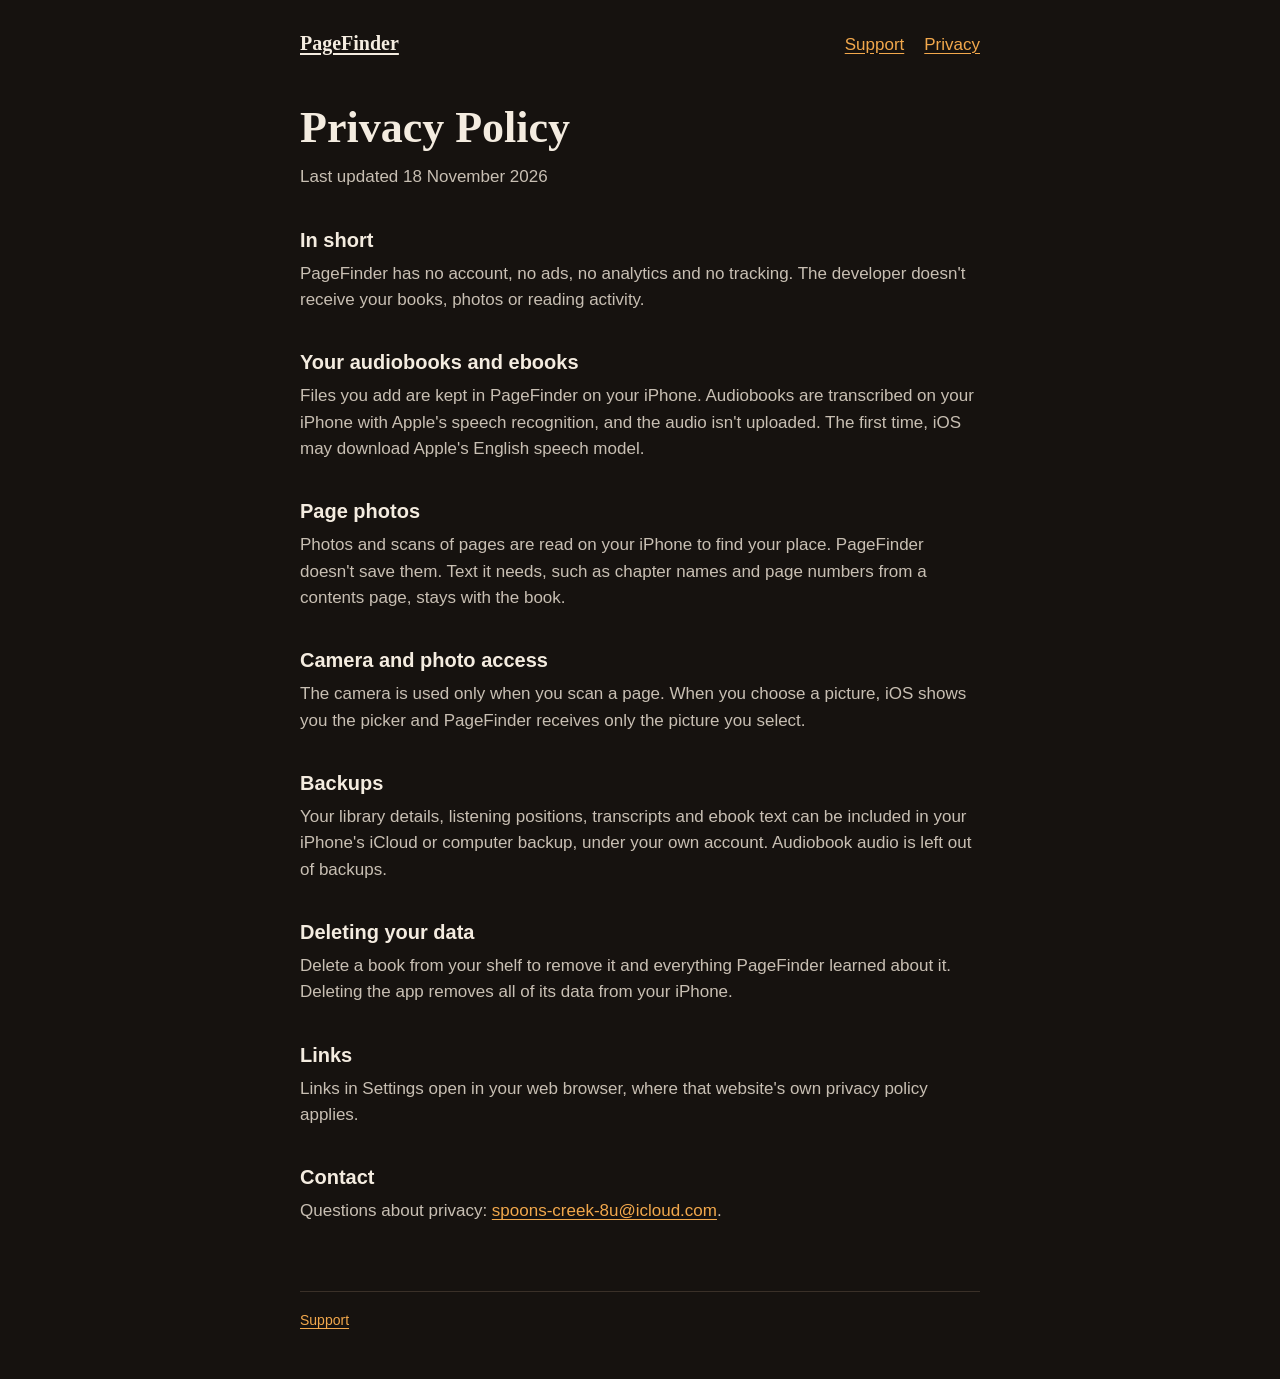
==== privacy.html @ deae5e6b "Add PageFinder home, support and privacy pages Co-Authored-By: Claude Opus 5.5 <noreply@anthropic.co" ====
<!doctype html>
<html lang="en">
<head>
  <meta charset="utf-8">
  <meta name="viewport" content="width=device-width, initial-scale=1">
  <title>PageFinder Privacy Policy</title>
  <meta name="description" content="How PageFinder handles your books, photos and data.">
  <link rel="stylesheet" href="styles.css">
</head>
<body>
  <header>
    <nav aria-label="Main">
      <a class="brand" href="index.html">PageFinder</a>
      <a href="support.html">Support</a>
      <a href="privacy.html" aria-current="page">Privacy</a>
    </nav>
  </header>
  <main>
    <h1>Privacy Policy</h1>
    <p>Last updated 18 November 2026</p>

    <h2>In short</h2>
    <p>PageFinder has no account, no ads, no analytics and no tracking. The developer doesn't receive your books, photos or reading activity.</p>

    <h2>Your audiobooks and ebooks</h2>
    <p>Files you add are kept in PageFinder on your iPhone. Audiobooks are transcribed on your iPhone with Apple's speech recognition, and the audio isn't uploaded. The first time, iOS may download Apple's English speech model.</p>

    <h2>Page photos</h2>
    <p>Photos and scans of pages are read on your iPhone to find your place. PageFinder doesn't save them. Text it needs, such as chapter names and page numbers from a contents page, stays with the book.</p>

    <h2>Camera and photo access</h2>
    <p>The camera is used only when you scan a page. When you choose a picture, iOS shows you the picker and PageFinder receives only the picture you select.</p>

    <h2>Backups</h2>
    <p>Your library details, listening positions, transcripts and ebook text can be included in your iPhone's iCloud or computer backup, under your own account. Audiobook audio is left out of backups.</p>

    <h2>Deleting your data</h2>
    <p>Delete a book from your shelf to remove it and everything PageFinder learned about it. Deleting the app removes all of its data from your iPhone.</p>

    <h2>Links</h2>
    <p>Links in Settings open in your web browser, where that website's own privacy policy applies.</p>

    <h2>Contact</h2>
    <p>Questions about privacy: <a href="mailto:spoons-creek-8u@icloud.com?subject=PageFinder%20privacy">spoons-creek-8u@icloud.com</a>.</p>
  </main>
  <footer><p><a href="support.html">Support</a></p></footer>
</body>
</html>
---- styles.css ----
:root {
  color-scheme: dark;
  --bg: #16120f;
  --surface: #231d18;
  --line: #3a3028;
  --text: #f4ece0;
  --dim: #c8bfb3;
  --accent: #f2a84c;
}

* { box-sizing: border-box; }

html { -webkit-text-size-adjust: 100%; }

body {
  margin: 0;
  background: var(--bg);
  color: var(--text);
  font: 17px/1.55 -apple-system, BlinkMacSystemFont, "Segoe UI", Roboto, Helvetica, Arial, sans-serif;
}

main, header, footer {
  width: min(100%, 720px);
  margin: 0 auto;
  padding-left: 20px;
  padding-right: 20px;
}

header { padding-top: 28px; }

nav { display: flex; flex-wrap: wrap; gap: 8px 20px; align-items: baseline; }

.brand { color: var(--text); font-family: Georgia, "Times New Roman", serif; font-size: 20px; font-weight: 700; margin-right: auto; }

main { padding-top: 44px; padding-bottom: 36px; }

h1 { margin: 0 0 12px; font: 700 clamp(32px, 7vw, 44px)/1.12 Georgia, "Times New Roman", serif; }

h2 { margin: 36px 0 8px; font-size: 20px; line-height: 1.3; }

p, ul { margin: 0 0 12px; color: var(--dim); }

ul { padding-left: 22px; }

li { margin-bottom: 6px; }

strong { color: var(--text); font-weight: 600; }

a { color: var(--accent); text-underline-offset: 3px; overflow-wrap: anywhere; }

a:focus-visible { outline: 2px solid var(--accent); outline-offset: 3px; border-radius: 2px; }

.lead { font-size: 19px; }

.contact { margin: 26px 0 8px; padding: 18px 20px; background: var(--surface); border: 1px solid var(--line); border-radius: 14px; }

.contact p:last-child { margin-bottom: 0; }

footer { padding-top: 18px; padding-bottom: 36px; color: var(--dim); font-size: 14px; }

footer p { border-top: 1px solid var(--line); padding-top: 18px; }
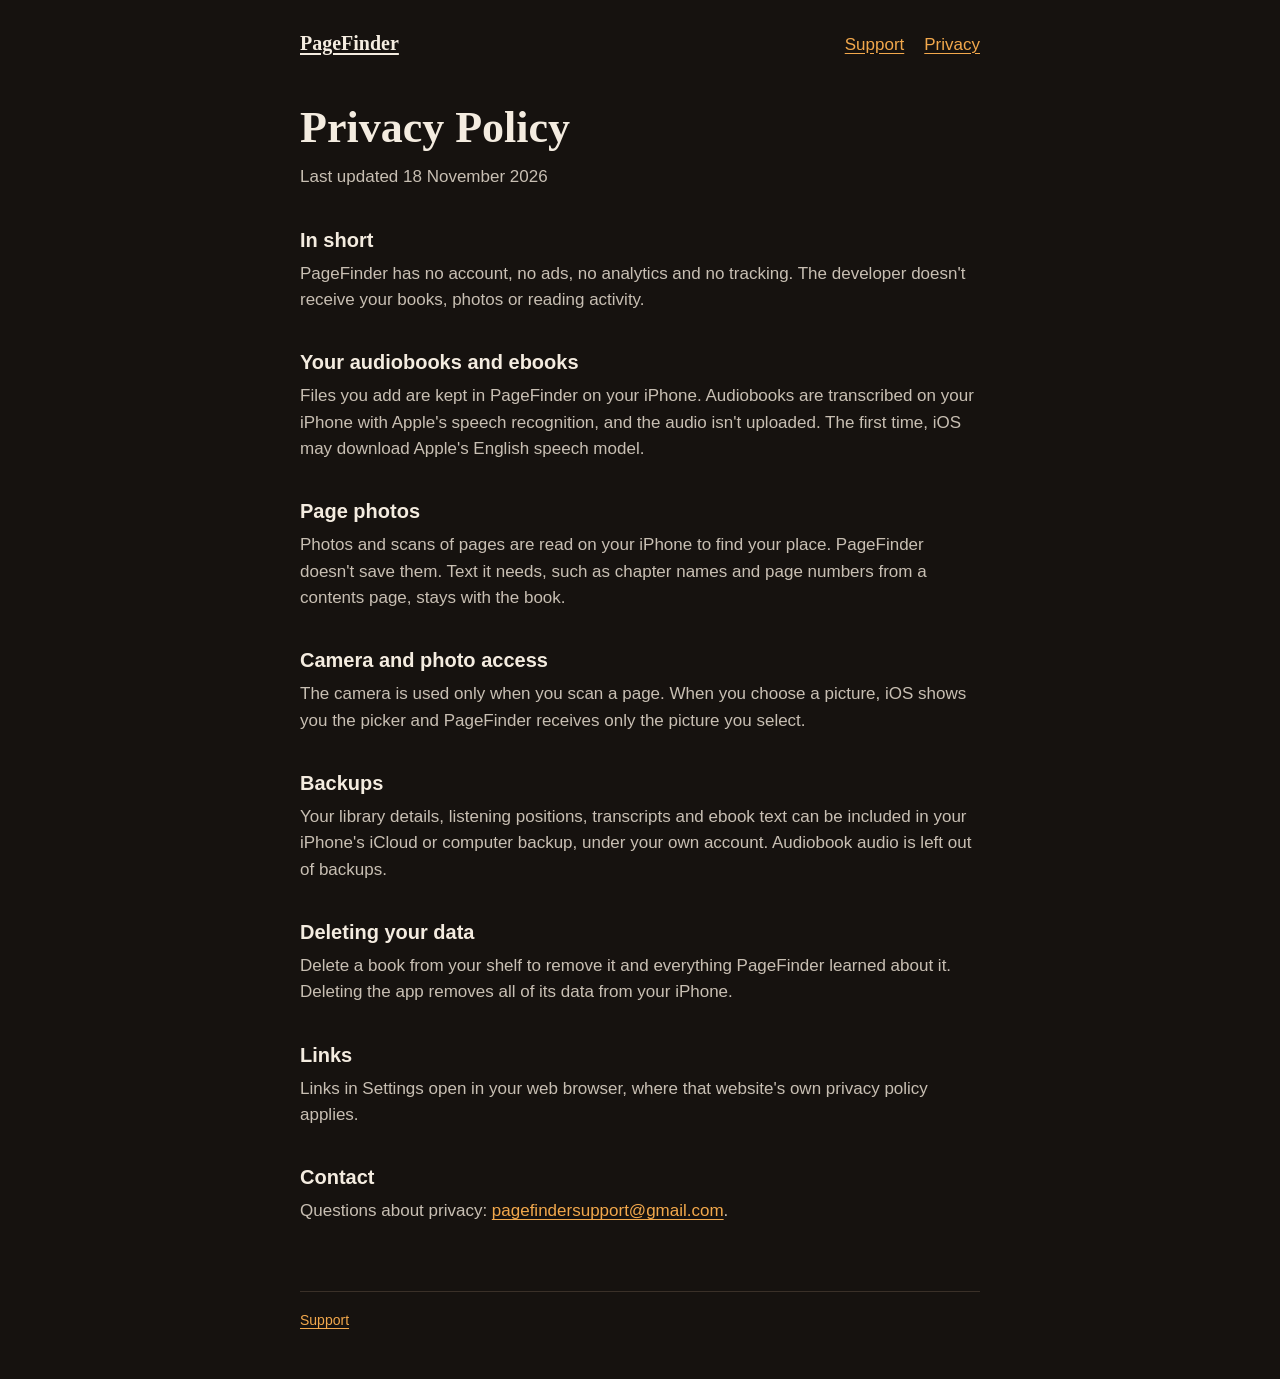
==== commit ccd0d6ac: "Use the PageFinder support address Co-Authored-By: Claude Opus 5.5 <noreply@anthropic.com>" ====
--- a/privacy.html
+++ b/privacy.html
@@ -41,7 +41,7 @@
     <p>Links in Settings open in your web browser, where that website's own privacy policy applies.</p>
 
     <h2>Contact</h2>
-    <p>Questions about privacy: <a href="mailto:spoons-creek-8u@icloud.com?subject=PageFinder%20privacy">spoons-creek-8u@icloud.com</a>.</p>
+    <p>Questions about privacy: <a href="mailto:pagefindersupport@gmail.com?subject=PageFinder%20privacy">pagefindersupport@gmail.com</a>.</p>
   </main>
   <footer><p><a href="support.html">Support</a></p></footer>
 </body>
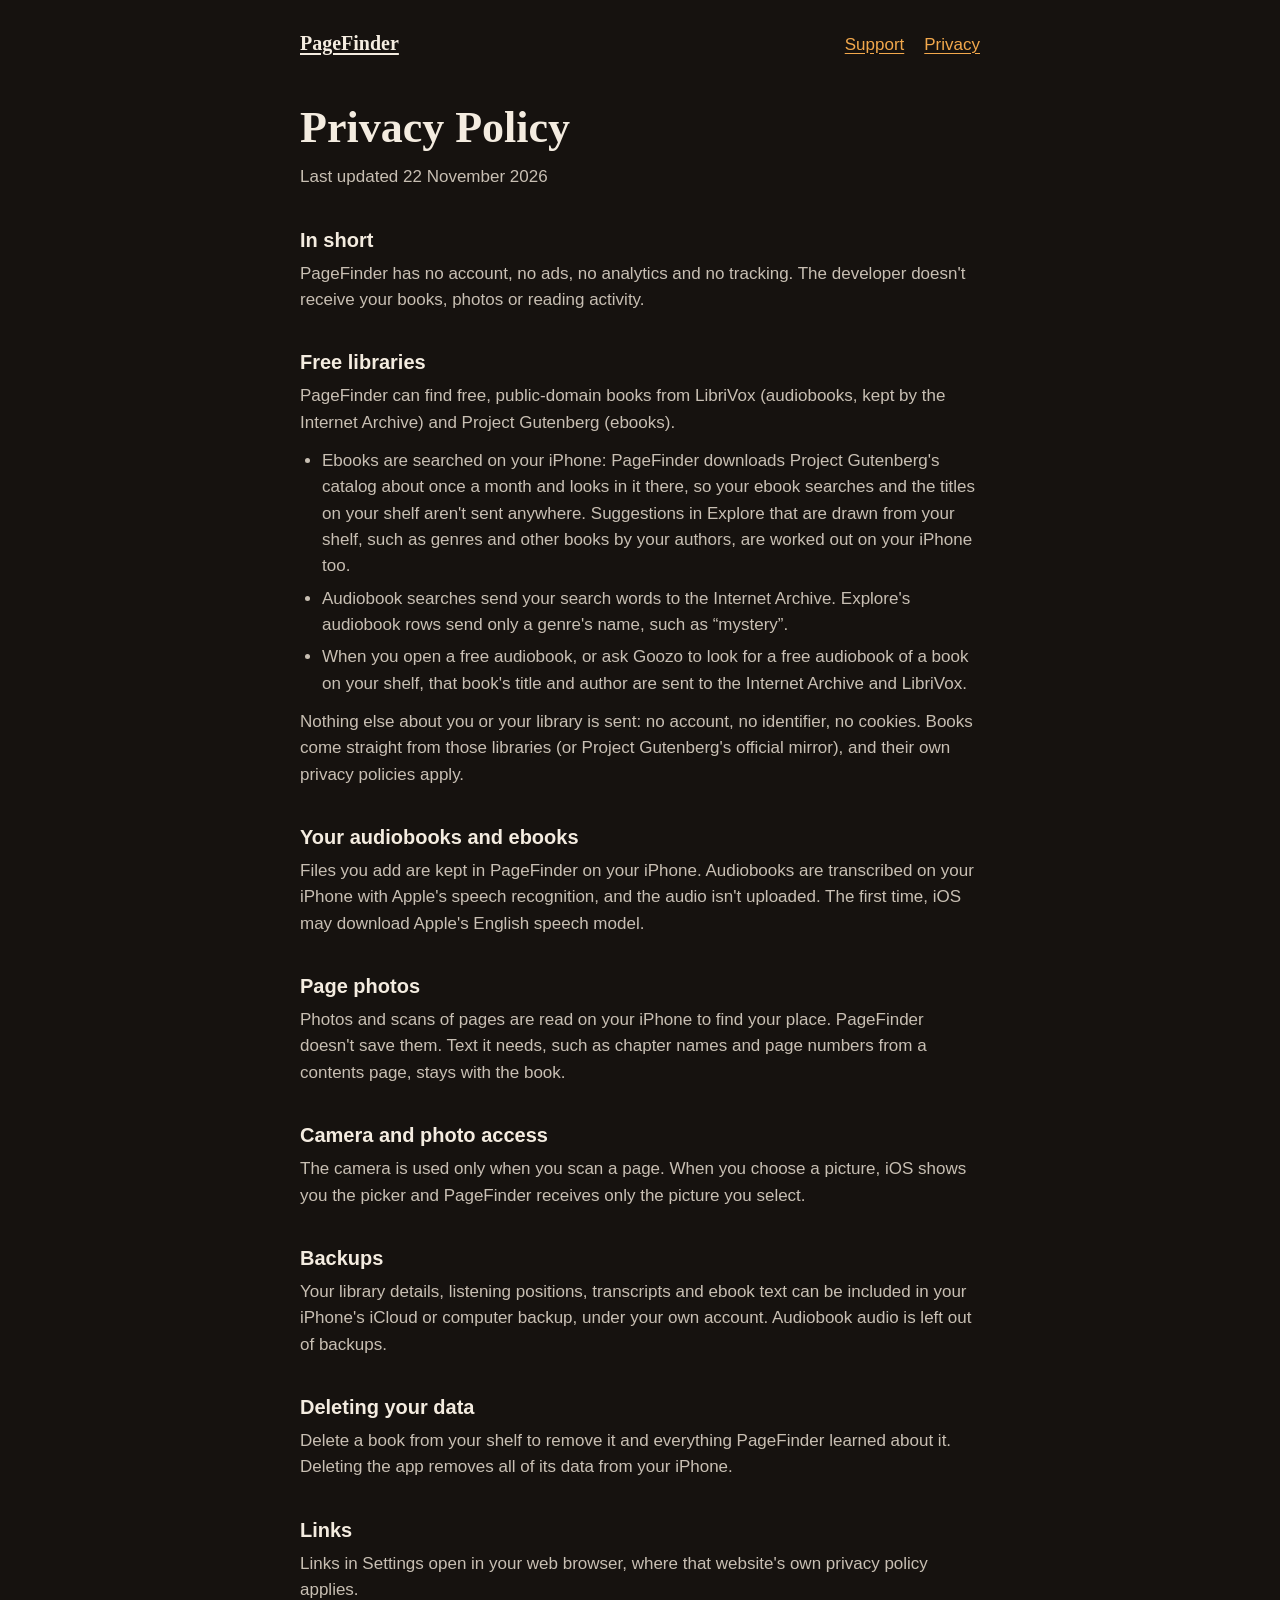
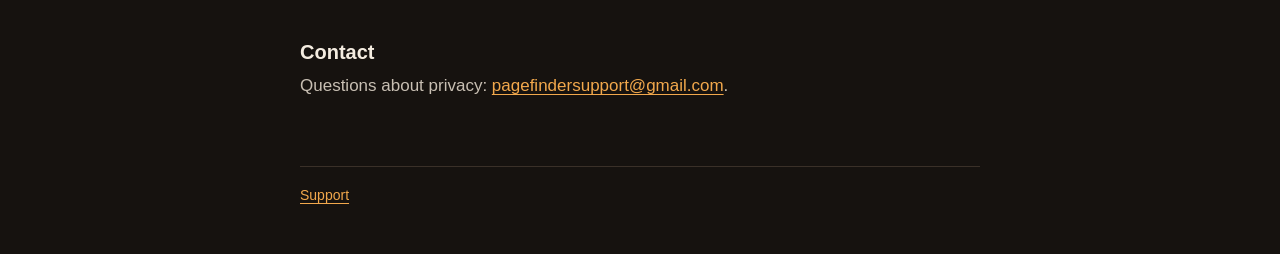
==== commit c088bafa: "Privacy: add the free libraries and Explore Co-Authored-By: Claude Opus 5.5 <noreply@anthropic.com>" ====
--- a/privacy.html
+++ b/privacy.html
@@ -17,10 +17,19 @@
   </header>
   <main>
     <h1>Privacy Policy</h1>
-    <p>Last updated 18 November 2026</p>
+    <p>Last updated 22 November 2026</p>
 
     <h2>In short</h2>
     <p>PageFinder has no account, no ads, no analytics and no tracking. The developer doesn't receive your books, photos or reading activity.</p>
+
+    <h2>Free libraries</h2>
+    <p>PageFinder can find free, public-domain books from LibriVox (audiobooks, kept by the Internet Archive) and Project Gutenberg (ebooks).</p>
+    <ul>
+      <li>Ebooks are searched on your iPhone: PageFinder downloads Project Gutenberg's catalog about once a month and looks in it there, so your ebook searches and the titles on your shelf aren't sent anywhere. Suggestions in Explore that are drawn from your shelf, such as genres and other books by your authors, are worked out on your iPhone too.</li>
+      <li>Audiobook searches send your search words to the Internet Archive. Explore's audiobook rows send only a genre's name, such as “mystery”.</li>
+      <li>When you open a free audiobook, or ask Goozo to look for a free audiobook of a book on your shelf, that book's title and author are sent to the Internet Archive and LibriVox.</li>
+    </ul>
+    <p>Nothing else about you or your library is sent: no account, no identifier, no cookies. Books come straight from those libraries (or Project Gutenberg's official mirror), and their own privacy policies apply.</p>
 
     <h2>Your audiobooks and ebooks</h2>
     <p>Files you add are kept in PageFinder on your iPhone. Audiobooks are transcribed on your iPhone with Apple's speech recognition, and the audio isn't uploaded. The first time, iOS may download Apple's English speech model.</p>
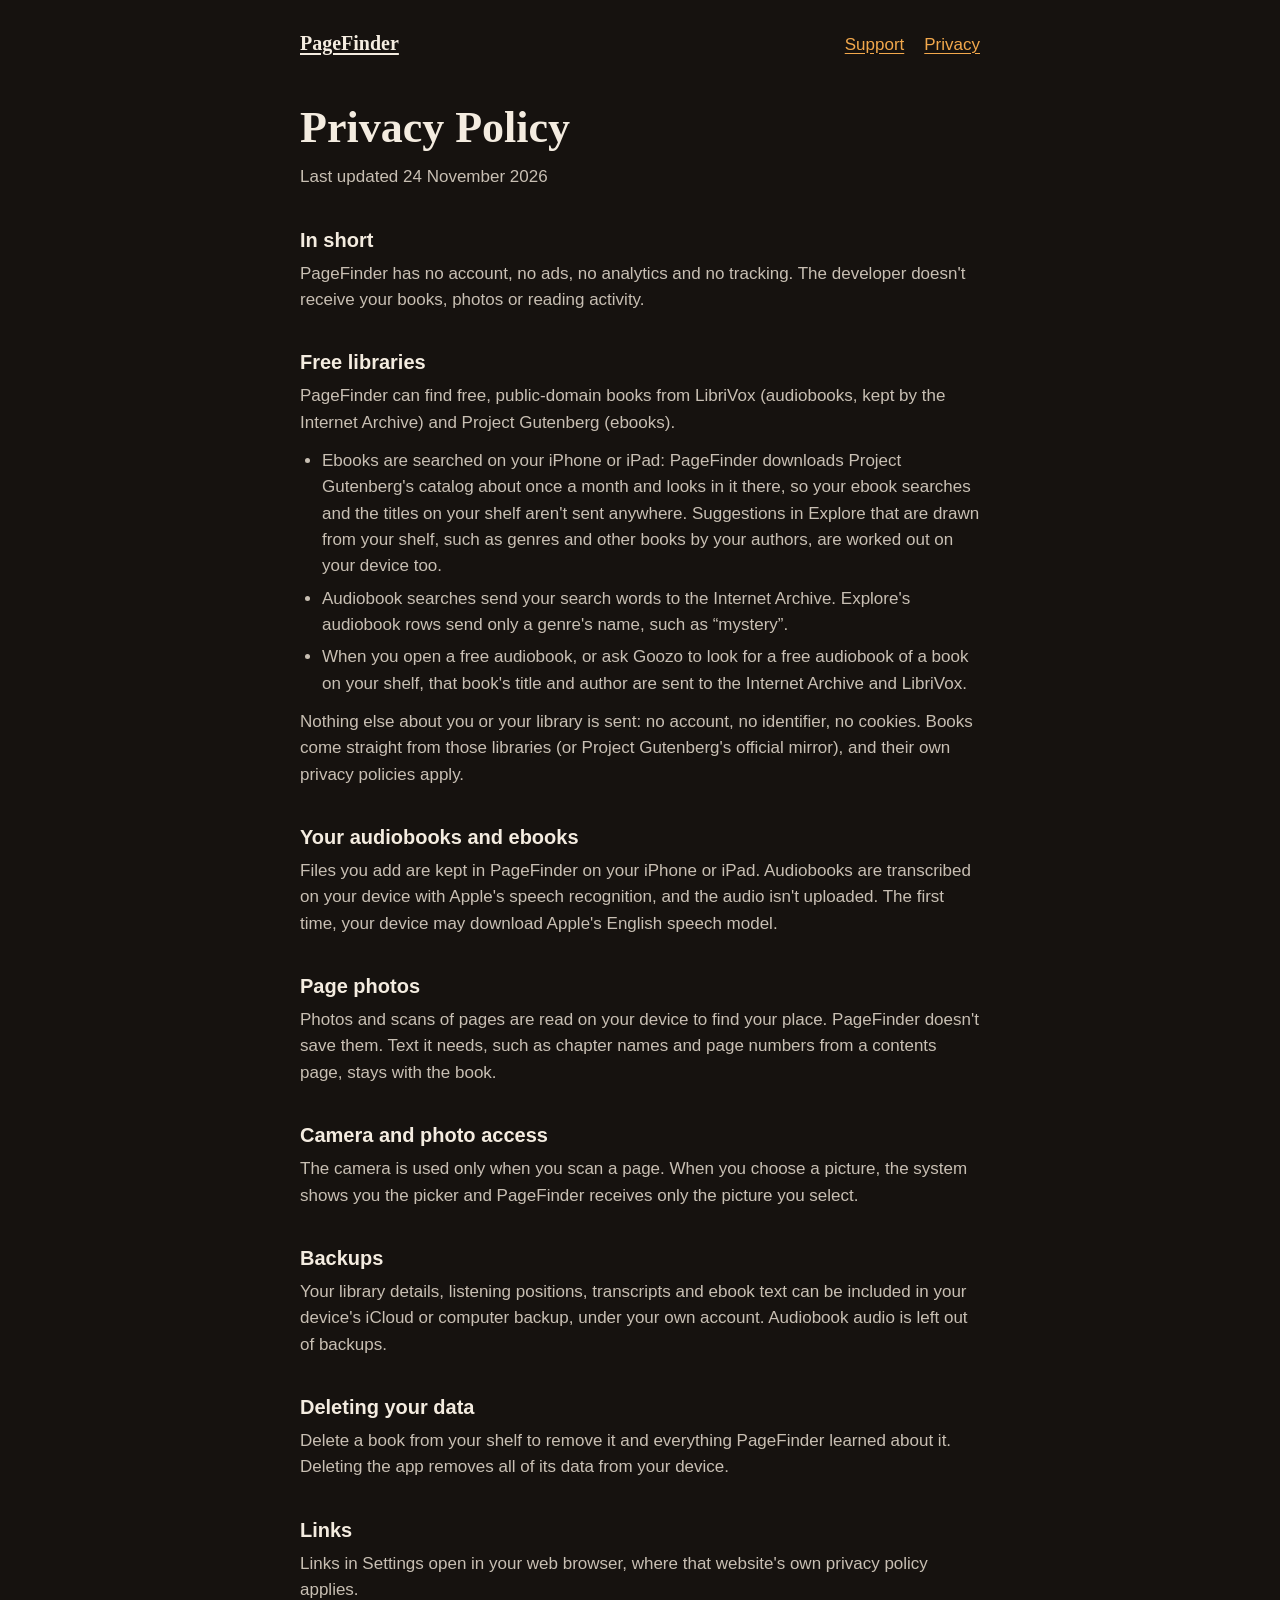
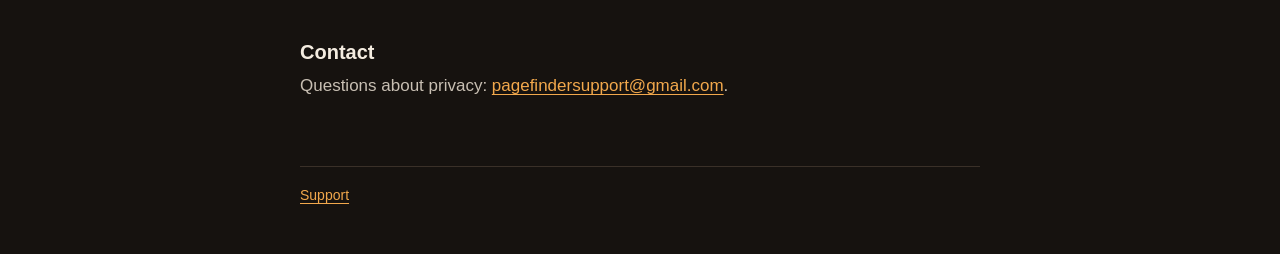
==== commit 093bd693: "Cover iPad on the home, support and privacy pages Co-Authored-By: Claude Opus 5.5 <noreply@anthropic" ====
--- a/privacy.html
+++ b/privacy.html
@@ -17,7 +17,7 @@
   </header>
   <main>
     <h1>Privacy Policy</h1>
-    <p>Last updated 22 November 2026</p>
+    <p>Last updated 24 November 2026</p>
 
     <h2>In short</h2>
     <p>PageFinder has no account, no ads, no analytics and no tracking. The developer doesn't receive your books, photos or reading activity.</p>
@@ -25,26 +25,26 @@
     <h2>Free libraries</h2>
     <p>PageFinder can find free, public-domain books from LibriVox (audiobooks, kept by the Internet Archive) and Project Gutenberg (ebooks).</p>
     <ul>
-      <li>Ebooks are searched on your iPhone: PageFinder downloads Project Gutenberg's catalog about once a month and looks in it there, so your ebook searches and the titles on your shelf aren't sent anywhere. Suggestions in Explore that are drawn from your shelf, such as genres and other books by your authors, are worked out on your iPhone too.</li>
+      <li>Ebooks are searched on your iPhone or iPad: PageFinder downloads Project Gutenberg's catalog about once a month and looks in it there, so your ebook searches and the titles on your shelf aren't sent anywhere. Suggestions in Explore that are drawn from your shelf, such as genres and other books by your authors, are worked out on your device too.</li>
       <li>Audiobook searches send your search words to the Internet Archive. Explore's audiobook rows send only a genre's name, such as “mystery”.</li>
       <li>When you open a free audiobook, or ask Goozo to look for a free audiobook of a book on your shelf, that book's title and author are sent to the Internet Archive and LibriVox.</li>
     </ul>
     <p>Nothing else about you or your library is sent: no account, no identifier, no cookies. Books come straight from those libraries (or Project Gutenberg's official mirror), and their own privacy policies apply.</p>
 
     <h2>Your audiobooks and ebooks</h2>
-    <p>Files you add are kept in PageFinder on your iPhone. Audiobooks are transcribed on your iPhone with Apple's speech recognition, and the audio isn't uploaded. The first time, iOS may download Apple's English speech model.</p>
+    <p>Files you add are kept in PageFinder on your iPhone or iPad. Audiobooks are transcribed on your device with Apple's speech recognition, and the audio isn't uploaded. The first time, your device may download Apple's English speech model.</p>
 
     <h2>Page photos</h2>
-    <p>Photos and scans of pages are read on your iPhone to find your place. PageFinder doesn't save them. Text it needs, such as chapter names and page numbers from a contents page, stays with the book.</p>
+    <p>Photos and scans of pages are read on your device to find your place. PageFinder doesn't save them. Text it needs, such as chapter names and page numbers from a contents page, stays with the book.</p>
 
     <h2>Camera and photo access</h2>
-    <p>The camera is used only when you scan a page. When you choose a picture, iOS shows you the picker and PageFinder receives only the picture you select.</p>
+    <p>The camera is used only when you scan a page. When you choose a picture, the system shows you the picker and PageFinder receives only the picture you select.</p>
 
     <h2>Backups</h2>
-    <p>Your library details, listening positions, transcripts and ebook text can be included in your iPhone's iCloud or computer backup, under your own account. Audiobook audio is left out of backups.</p>
+    <p>Your library details, listening positions, transcripts and ebook text can be included in your device's iCloud or computer backup, under your own account. Audiobook audio is left out of backups.</p>
 
     <h2>Deleting your data</h2>
-    <p>Delete a book from your shelf to remove it and everything PageFinder learned about it. Deleting the app removes all of its data from your iPhone.</p>
+    <p>Delete a book from your shelf to remove it and everything PageFinder learned about it. Deleting the app removes all of its data from your device.</p>
 
     <h2>Links</h2>
     <p>Links in Settings open in your web browser, where that website's own privacy policy applies.</p>
